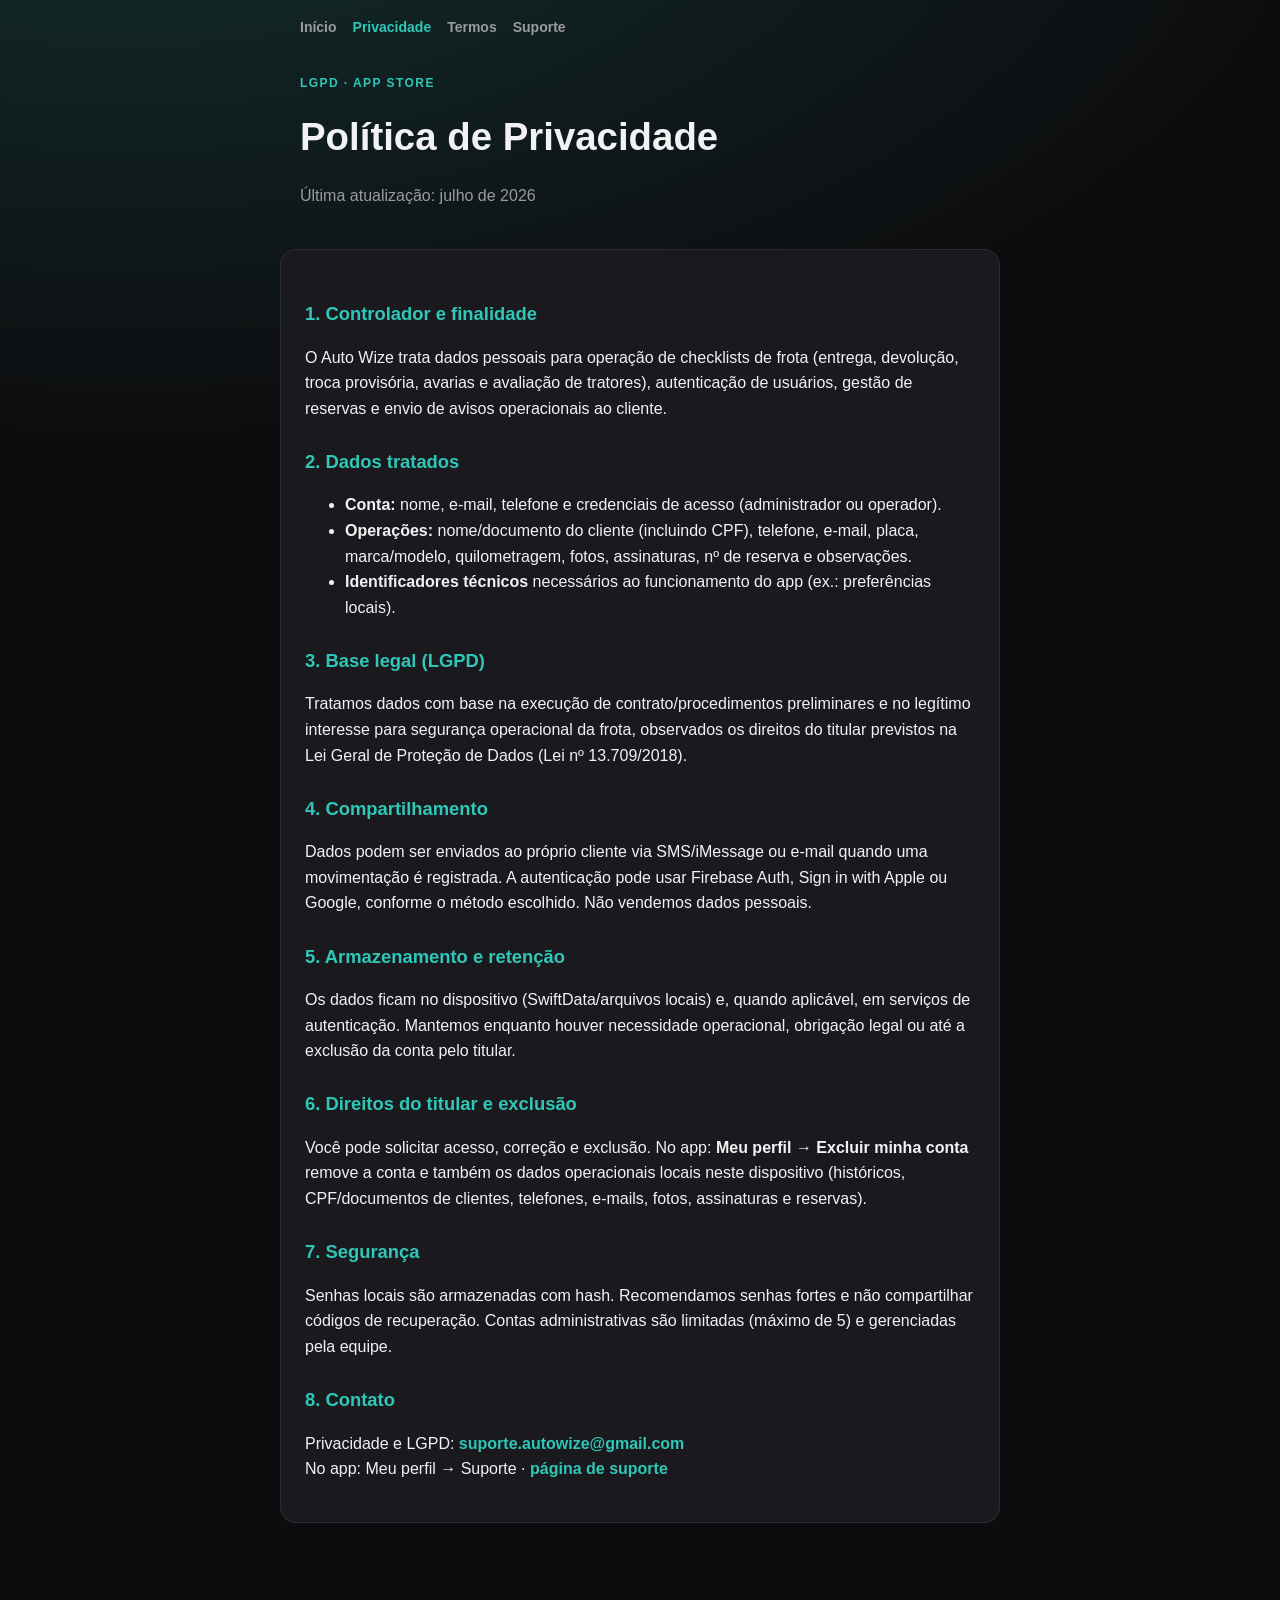
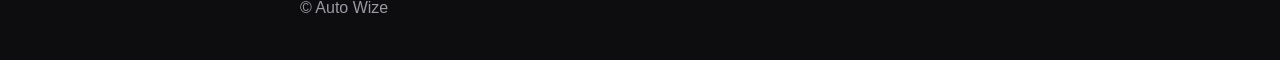
==== docs/privacy.html @ b82f684d "Prepare App Store release assets and public legal pages. Add GitHub Pages privacy/support/terms, dem" ====
<!DOCTYPE html>
<html lang="pt-BR">
<head>
  <meta charset="utf-8" />
  <meta name="viewport" content="width=device-width, initial-scale=1" />
  <title>Política de Privacidade — Auto Wize</title>
  <meta name="description" content="Política de Privacidade e LGPD do aplicativo Auto Wize." />
  <link rel="stylesheet" href="styles.css" />
</head>
<body>
  <nav class="top">
    <a href="index.html">Início</a>
    <a class="active" href="privacy.html">Privacidade</a>
    <a href="terms.html">Termos</a>
    <a href="support.html">Suporte</a>
  </nav>
  <header class="hero">
    <p class="eyebrow">LGPD · App Store</p>
    <h1>Política de Privacidade</h1>
    <p class="lead">Última atualização: julho de 2026</p>
  </header>
  <main class="card">
    <h2>1. Controlador e finalidade</h2>
    <p>O Auto Wize trata dados pessoais para operação de checklists de frota (entrega, devolução, troca provisória, avarias e avaliação de tratores), autenticação de usuários, gestão de reservas e envio de avisos operacionais ao cliente.</p>

    <h2>2. Dados tratados</h2>
    <ul>
      <li><strong>Conta:</strong> nome, e-mail, telefone e credenciais de acesso (administrador ou operador).</li>
      <li><strong>Operações:</strong> nome/documento do cliente (incluindo CPF), telefone, e-mail, placa, marca/modelo, quilometragem, fotos, assinaturas, nº de reserva e observações.</li>
      <li><strong>Identificadores técnicos</strong> necessários ao funcionamento do app (ex.: preferências locais).</li>
    </ul>

    <h2>3. Base legal (LGPD)</h2>
    <p>Tratamos dados com base na execução de contrato/procedimentos preliminares e no legítimo interesse para segurança operacional da frota, observados os direitos do titular previstos na Lei Geral de Proteção de Dados (Lei nº 13.709/2018).</p>

    <h2>4. Compartilhamento</h2>
    <p>Dados podem ser enviados ao próprio cliente via SMS/iMessage ou e-mail quando uma movimentação é registrada. A autenticação pode usar Firebase Auth, Sign in with Apple ou Google, conforme o método escolhido. Não vendemos dados pessoais.</p>

    <h2>5. Armazenamento e retenção</h2>
    <p>Os dados ficam no dispositivo (SwiftData/arquivos locais) e, quando aplicável, em serviços de autenticação. Mantemos enquanto houver necessidade operacional, obrigação legal ou até a exclusão da conta pelo titular.</p>

    <h2>6. Direitos do titular e exclusão</h2>
    <p>Você pode solicitar acesso, correção e exclusão. No app: <strong>Meu perfil → Excluir minha conta</strong> remove a conta e também os dados operacionais locais neste dispositivo (históricos, CPF/documentos de clientes, telefones, e-mails, fotos, assinaturas e reservas).</p>

    <h2>7. Segurança</h2>
    <p>Senhas locais são armazenadas com hash. Recomendamos senhas fortes e não compartilhar códigos de recuperação. Contas administrativas são limitadas (máximo de 5) e gerenciadas pela equipe.</p>

    <h2>8. Contato</h2>
    <p>Privacidade e LGPD: <a href="mailto:suporte.autowize@gmail.com">suporte.autowize@gmail.com</a><br />
    No app: Meu perfil → Suporte · <a href="support.html">página de suporte</a></p>
  </main>
  <footer><p>© Auto Wize</p></footer>
</body>
</html>
---- docs/styles.css ----
:root {
  --bg: #0d0d0f;
  --card: #1a1a1e;
  --text: #f2f2f4;
  --muted: #9a9aa3;
  --accent: #2ec7b8;
  --line: rgba(255, 255, 255, 0.08);
}

* { box-sizing: border-box; }
body {
  margin: 0;
  font-family: "SF Pro Text", -apple-system, BlinkMacSystemFont, "Segoe UI", sans-serif;
  background: radial-gradient(1200px 600px at 10% -10%, rgba(46, 199, 184, 0.18), transparent), var(--bg);
  color: var(--text);
  line-height: 1.6;
  min-height: 100vh;
}
.hero, main, footer {
  max-width: 720px;
  margin: 0 auto;
  padding: 24px 20px;
}
.eyebrow {
  color: var(--accent);
  letter-spacing: 0.12em;
  text-transform: uppercase;
  font-size: 12px;
  font-weight: 700;
}
h1 { font-size: clamp(1.8rem, 4vw, 2.4rem); margin: 8px 0 12px; }
h2 { font-size: 1.15rem; margin-top: 1.6rem; color: var(--accent); }
.lead, .muted, footer { color: var(--muted); }
.card {
  background: var(--card);
  border: 1px solid var(--line);
  border-radius: 16px;
  padding: 24px;
  margin: 0 auto 32px;
  max-width: 720px;
}
.links { list-style: none; padding: 0; margin: 0; }
.links li { margin: 0 0 12px; }
.links a, a {
  color: var(--accent);
  text-decoration: none;
  font-weight: 600;
}
.links a:hover, a:hover { text-decoration: underline; }
.btn {
  display: inline-block;
  margin-top: 8px;
  padding: 12px 16px;
  border-radius: 12px;
  background: var(--accent);
  color: #06221f !important;
  font-weight: 700;
}
nav.top {
  max-width: 720px;
  margin: 0 auto;
  padding: 16px 20px 0;
  display: flex;
  gap: 16px;
  flex-wrap: wrap;
  font-size: 14px;
}
nav.top a { color: var(--muted); }
nav.top a.active { color: var(--accent); }
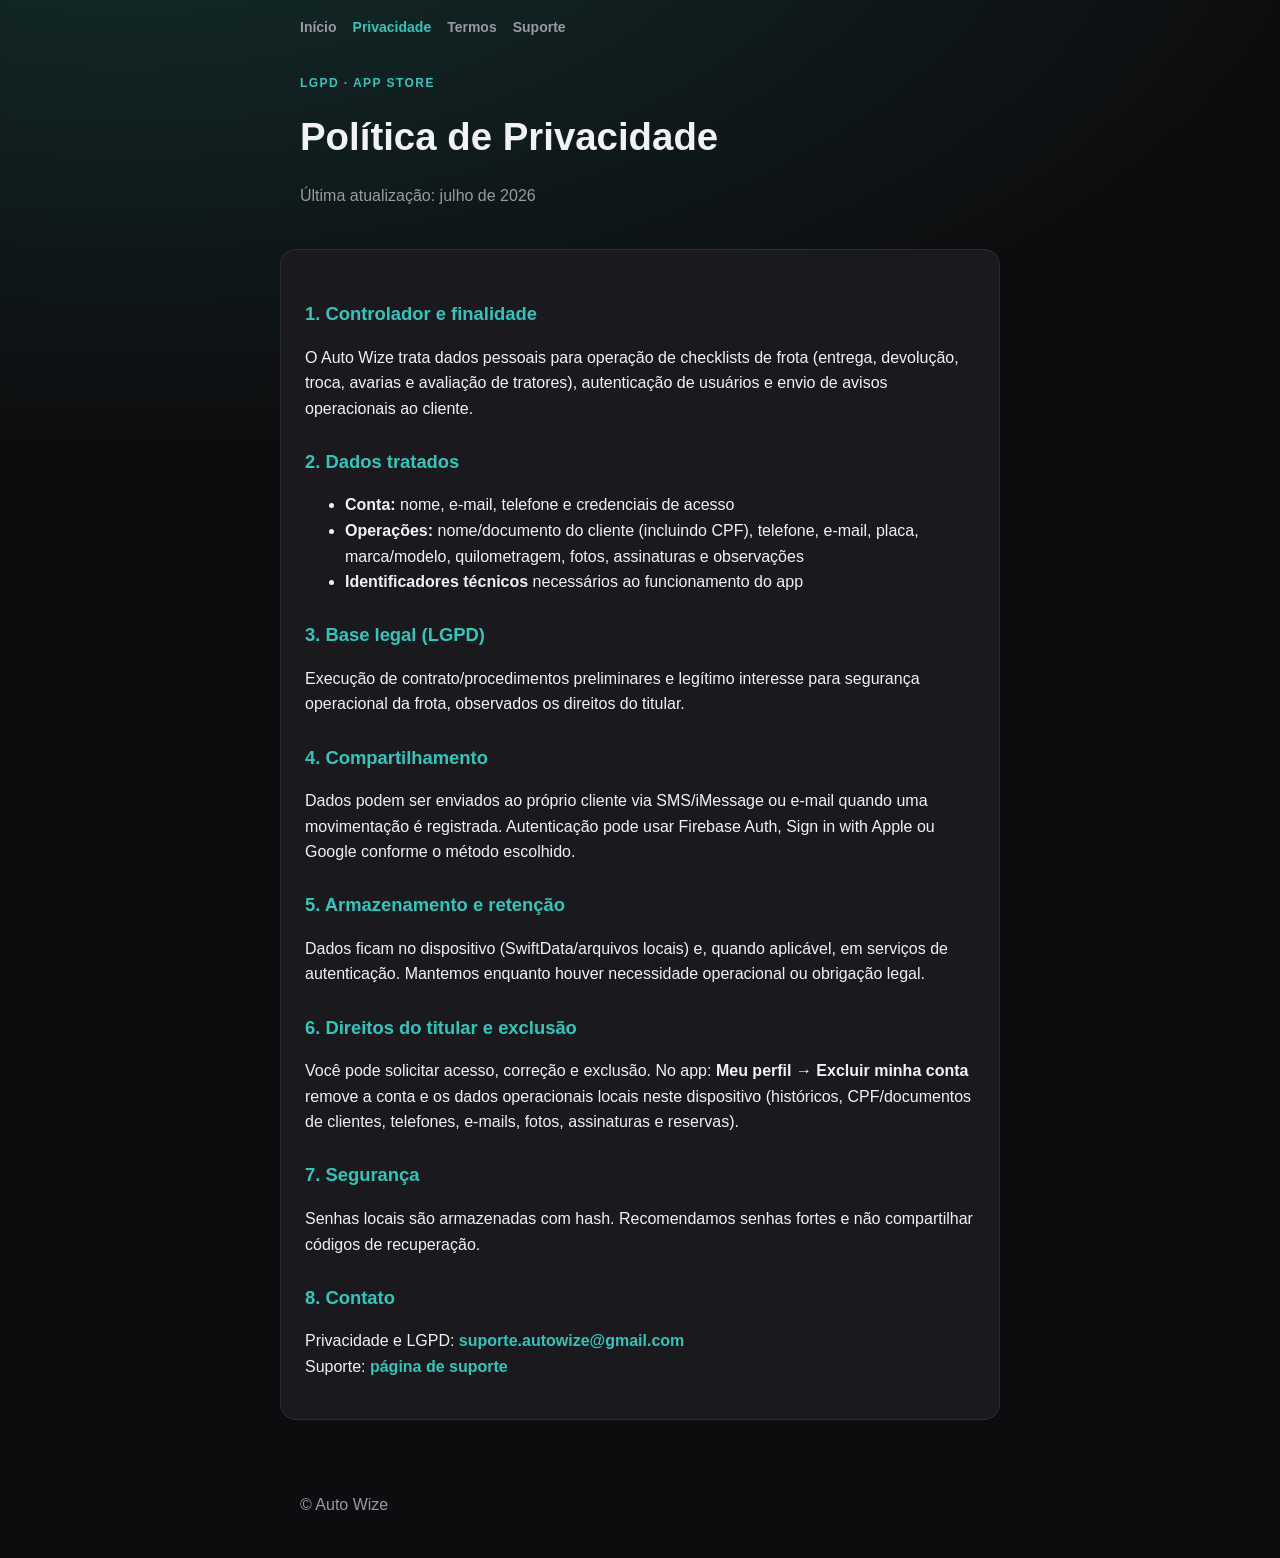
==== commit 0641b566: "Prepare App Store release assets and public legal pages. Add GitHub Pages privacy/support/terms, dem" ====
--- a/docs/privacy.html
+++ b/docs/privacy.html
@@ -21,33 +21,33 @@
   </header>
   <main class="card">
     <h2>1. Controlador e finalidade</h2>
-    <p>O Auto Wize trata dados pessoais para operação de checklists de frota (entrega, devolução, troca provisória, avarias e avaliação de tratores), autenticação de usuários, gestão de reservas e envio de avisos operacionais ao cliente.</p>
+    <p>O Auto Wize trata dados pessoais para operação de checklists de frota (entrega, devolução, troca, avarias e avaliação de tratores), autenticação de usuários e envio de avisos operacionais ao cliente.</p>
 
     <h2>2. Dados tratados</h2>
     <ul>
-      <li><strong>Conta:</strong> nome, e-mail, telefone e credenciais de acesso (administrador ou operador).</li>
-      <li><strong>Operações:</strong> nome/documento do cliente (incluindo CPF), telefone, e-mail, placa, marca/modelo, quilometragem, fotos, assinaturas, nº de reserva e observações.</li>
-      <li><strong>Identificadores técnicos</strong> necessários ao funcionamento do app (ex.: preferências locais).</li>
+      <li><strong>Conta:</strong> nome, e-mail, telefone e credenciais de acesso</li>
+      <li><strong>Operações:</strong> nome/documento do cliente (incluindo CPF), telefone, e-mail, placa, marca/modelo, quilometragem, fotos, assinaturas e observações</li>
+      <li><strong>Identificadores técnicos</strong> necessários ao funcionamento do app</li>
     </ul>
 
     <h2>3. Base legal (LGPD)</h2>
-    <p>Tratamos dados com base na execução de contrato/procedimentos preliminares e no legítimo interesse para segurança operacional da frota, observados os direitos do titular previstos na Lei Geral de Proteção de Dados (Lei nº 13.709/2018).</p>
+    <p>Execução de contrato/procedimentos preliminares e legítimo interesse para segurança operacional da frota, observados os direitos do titular.</p>
 
     <h2>4. Compartilhamento</h2>
-    <p>Dados podem ser enviados ao próprio cliente via SMS/iMessage ou e-mail quando uma movimentação é registrada. A autenticação pode usar Firebase Auth, Sign in with Apple ou Google, conforme o método escolhido. Não vendemos dados pessoais.</p>
+    <p>Dados podem ser enviados ao próprio cliente via SMS/iMessage ou e-mail quando uma movimentação é registrada. Autenticação pode usar Firebase Auth, Sign in with Apple ou Google conforme o método escolhido.</p>
 
     <h2>5. Armazenamento e retenção</h2>
-    <p>Os dados ficam no dispositivo (SwiftData/arquivos locais) e, quando aplicável, em serviços de autenticação. Mantemos enquanto houver necessidade operacional, obrigação legal ou até a exclusão da conta pelo titular.</p>
+    <p>Dados ficam no dispositivo (SwiftData/arquivos locais) e, quando aplicável, em serviços de autenticação. Mantemos enquanto houver necessidade operacional ou obrigação legal.</p>
 
     <h2>6. Direitos do titular e exclusão</h2>
-    <p>Você pode solicitar acesso, correção e exclusão. No app: <strong>Meu perfil → Excluir minha conta</strong> remove a conta e também os dados operacionais locais neste dispositivo (históricos, CPF/documentos de clientes, telefones, e-mails, fotos, assinaturas e reservas).</p>
+    <p>Você pode solicitar acesso, correção e exclusão. No app: <strong>Meu perfil → Excluir minha conta</strong> remove a conta e os dados operacionais locais neste dispositivo (históricos, CPF/documentos de clientes, telefones, e-mails, fotos, assinaturas e reservas).</p>
 
     <h2>7. Segurança</h2>
-    <p>Senhas locais são armazenadas com hash. Recomendamos senhas fortes e não compartilhar códigos de recuperação. Contas administrativas são limitadas (máximo de 5) e gerenciadas pela equipe.</p>
+    <p>Senhas locais são armazenadas com hash. Recomendamos senhas fortes e não compartilhar códigos de recuperação.</p>
 
     <h2>8. Contato</h2>
     <p>Privacidade e LGPD: <a href="mailto:suporte.autowize@gmail.com">suporte.autowize@gmail.com</a><br />
-    No app: Meu perfil → Suporte · <a href="support.html">página de suporte</a></p>
+    Suporte: <a href="support.html">página de suporte</a></p>
   </main>
   <footer><p>© Auto Wize</p></footer>
 </body>
